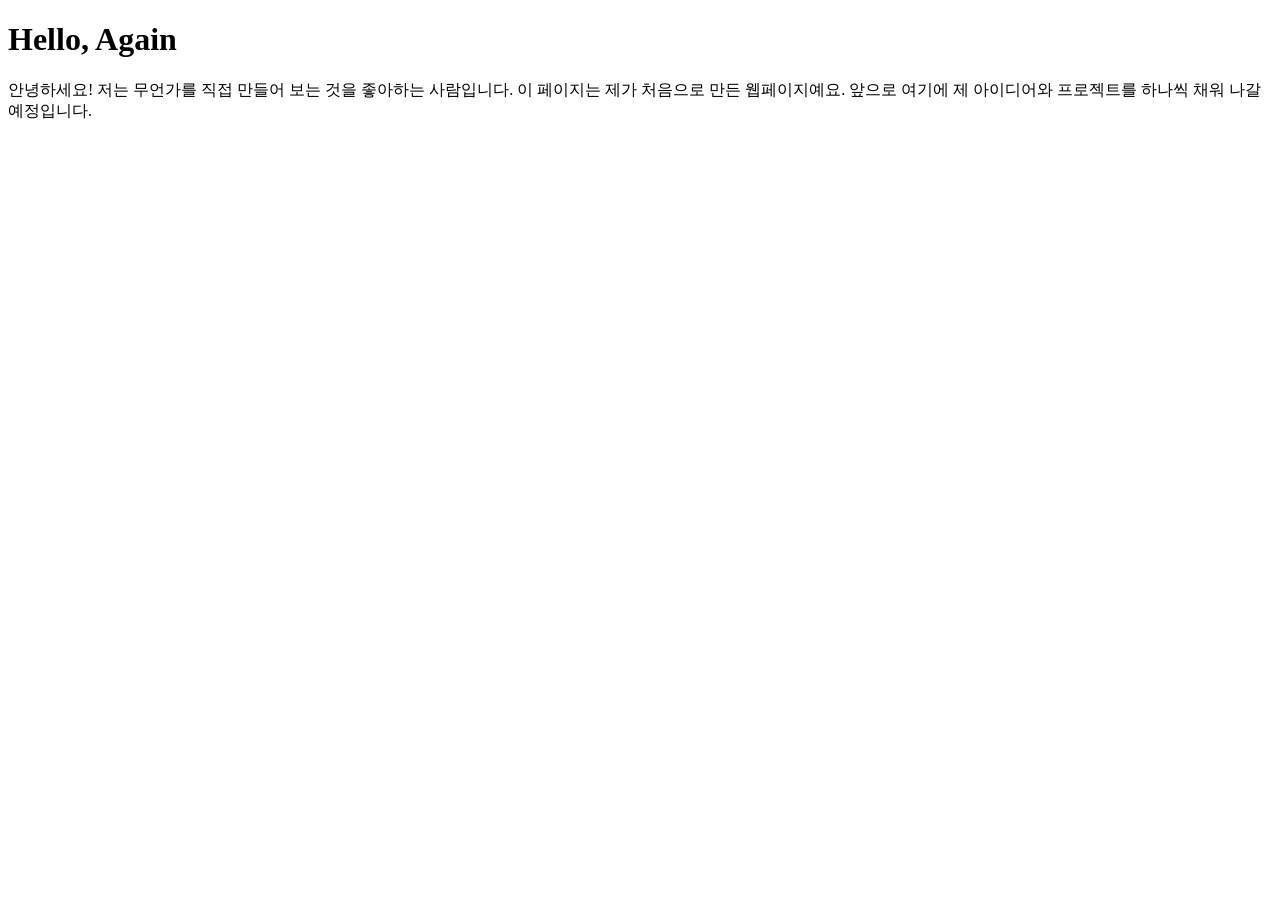
==== index.html @ f592b7ea "feat: initial commit" ====
<!DOCTYPE html>
<html lang="ko">
<head>
  <meta charset="UTF-8">
  <meta name="viewport" content="width=device-width, initial-scale=1.0">
  <title>Hello, Builder</title>
</head>
<body>
  <h1>Hello, Again</h1>
  <p>안녕하세요! 저는 무언가를 직접 만들어 보는 것을 좋아하는 사람입니다. 이 페이지는 제가 처음으로 만든 웹페이지예요. 앞으로 여기에 제 아이디어와 프로젝트를 하나씩 채워 나갈 예정입니다.</p>
</body>
</html>
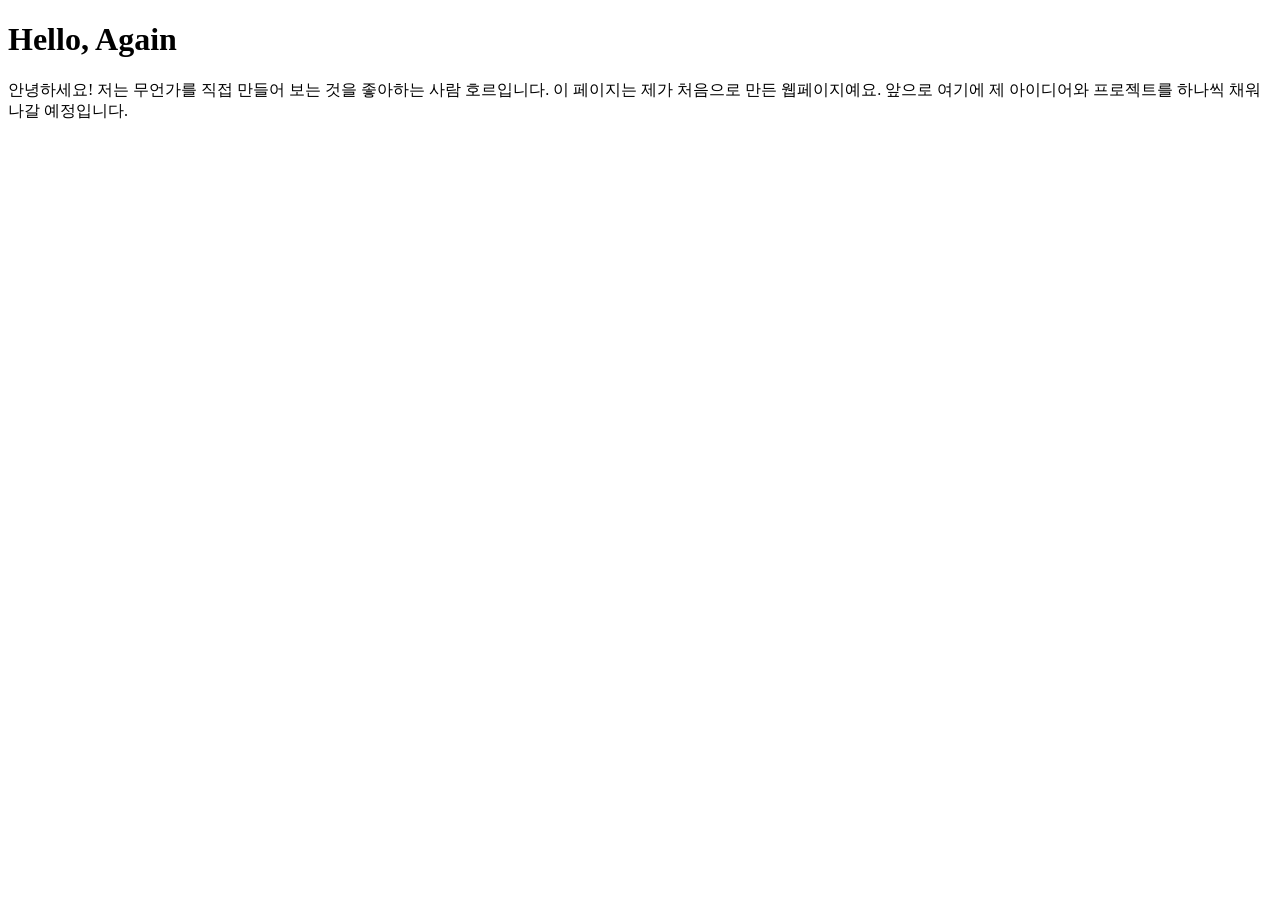
==== commit 683145aa: "사용자 이름 호르를 추가" ====
--- a/index.html
+++ b/index.html
@@ -7,6 +7,6 @@
 </head>
 <body>
   <h1>Hello, Again</h1>
-  <p>안녕하세요! 저는 무언가를 직접 만들어 보는 것을 좋아하는 사람입니다. 이 페이지는 제가 처음으로 만든 웹페이지예요. 앞으로 여기에 제 아이디어와 프로젝트를 하나씩 채워 나갈 예정입니다.</p>
+  <p>안녕하세요! 저는 무언가를 직접 만들어 보는 것을 좋아하는 사람 호르입니다. 이 페이지는 제가 처음으로 만든 웹페이지예요. 앞으로 여기에 제 아이디어와 프로젝트를 하나씩 채워 나갈 예정입니다.</p>
 </body>
 </html>
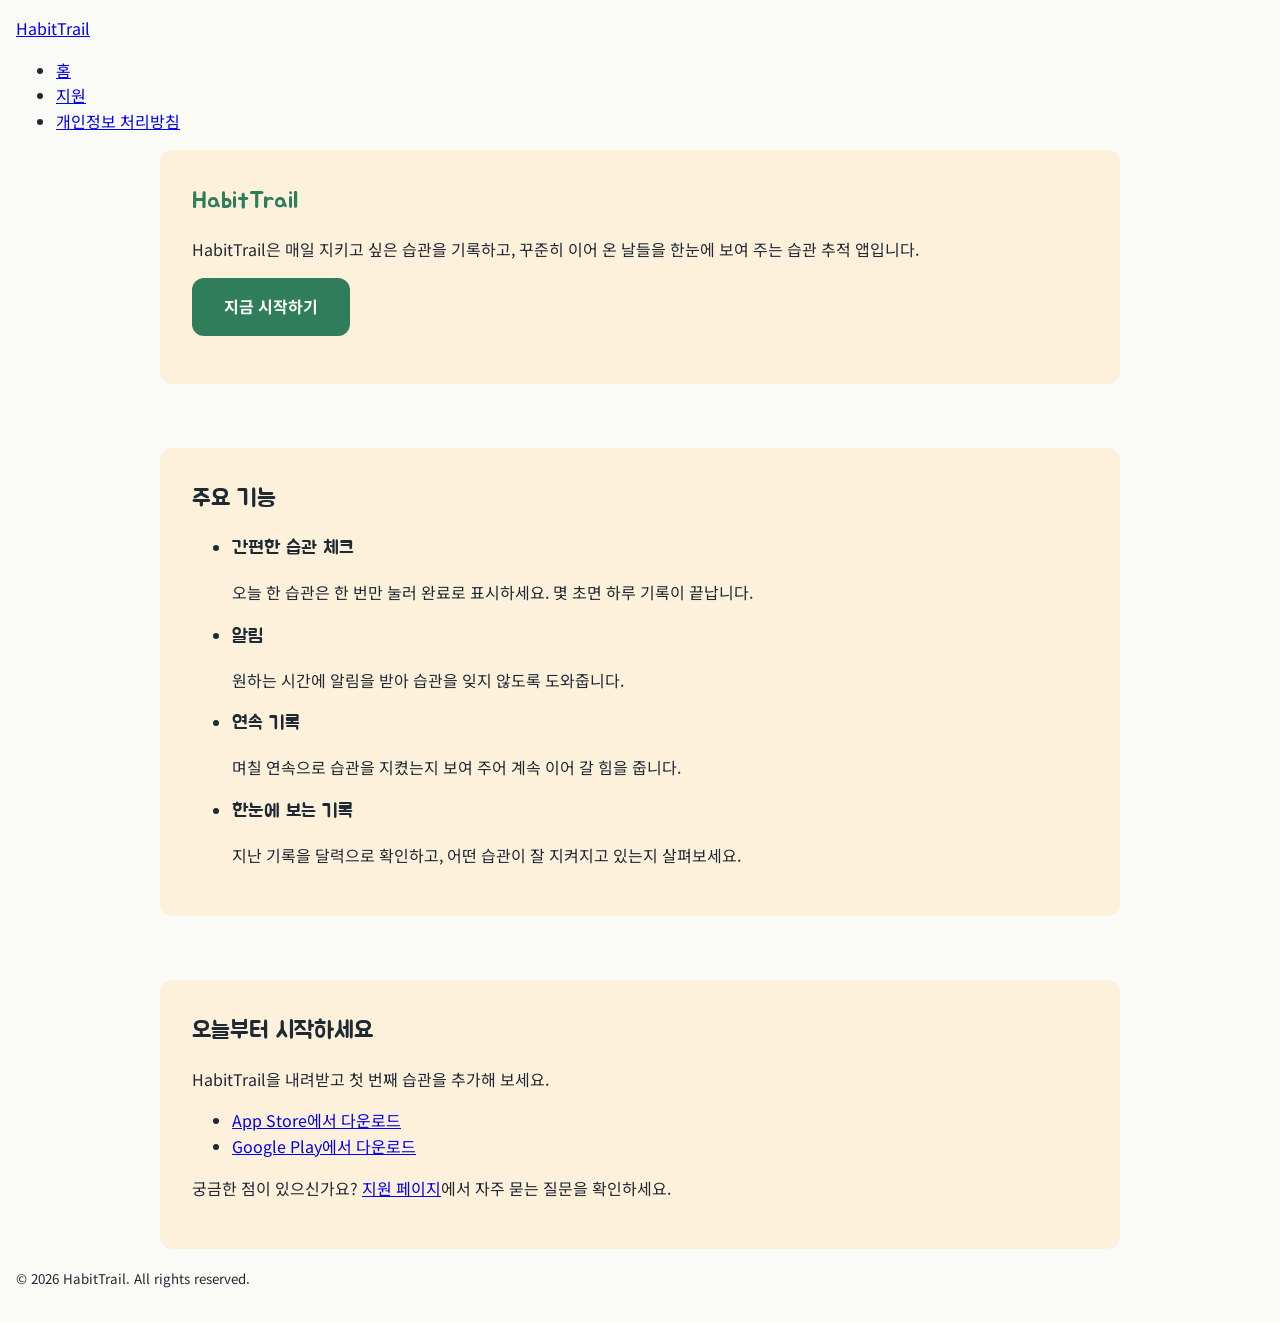
==== commit 09f1b9ec: "feat: HabitTrail 웹사이트 기본 구조와 디자인 시스템 추가 - 홈, 지원, 개인정보 처리방침 3개 페이지 생성 - 홈페이지를 시맨틱 HTML(header, nav, m" ====
--- a/index.html
+++ b/index.html
@@ -3,10 +3,67 @@
 <head>
   <meta charset="UTF-8">
   <meta name="viewport" content="width=device-width, initial-scale=1.0">
-  <title>Hello, Builder</title>
+  <title>HabitTrail</title>
+  <link rel="preconnect" href="https://fonts.googleapis.com">
+  <link rel="preconnect" href="https://fonts.gstatic.com" crossorigin>
+  <link rel="stylesheet" href="https://fonts.googleapis.com/css2?family=Jua&family=Noto+Sans+KR:wght@400;700&display=swap">
+  <link rel="stylesheet" href="css/style.css">
+  <script src="js/main.js" defer></script>
 </head>
 <body>
-  <h1>Hello, Again</h1>
-  <p>안녕하세요! 저는 무언가를 직접 만들어 보는 것을 좋아하는 사람 호르입니다. 이 페이지는 제가 처음으로 만든 웹페이지예요. 앞으로 여기에 제 아이디어와 프로젝트를 하나씩 채워 나갈 예정입니다.</p>
+  <header>
+    <a href="index.html">HabitTrail</a>
+    <nav aria-label="주요 메뉴">
+      <ul>
+        <li><a href="index.html" aria-current="page">홈</a></li>
+        <li><a href="support.html">지원</a></li>
+        <li><a href="privacy.html">개인정보 처리방침</a></li>
+      </ul>
+    </nav>
+  </header>
+
+  <main>
+    <section aria-labelledby="intro-heading">
+      <h1 id="intro-heading">HabitTrail</h1>
+      <p>HabitTrail은 매일 지키고 싶은 습관을 기록하고, 꾸준히 이어 온 날들을 한눈에 보여 주는 습관 추적 앱입니다.</p>
+      <p><a class="button" href="#download">지금 시작하기</a></p>
+    </section>
+
+    <section aria-labelledby="features-heading">
+      <h2 id="features-heading">주요 기능</h2>
+      <ul>
+        <li>
+          <h3>간편한 습관 체크</h3>
+          <p>오늘 한 습관은 한 번만 눌러 완료로 표시하세요. 몇 초면 하루 기록이 끝납니다.</p>
+        </li>
+        <li>
+          <h3>알림</h3>
+          <p>원하는 시간에 알림을 받아 습관을 잊지 않도록 도와줍니다.</p>
+        </li>
+        <li>
+          <h3>연속 기록</h3>
+          <p>며칠 연속으로 습관을 지켰는지 보여 주어 계속 이어 갈 힘을 줍니다.</p>
+        </li>
+        <li>
+          <h3>한눈에 보는 기록</h3>
+          <p>지난 기록을 달력으로 확인하고, 어떤 습관이 잘 지켜지고 있는지 살펴보세요.</p>
+        </li>
+      </ul>
+    </section>
+
+    <section id="download" aria-labelledby="download-heading">
+      <h2 id="download-heading">오늘부터 시작하세요</h2>
+      <p>HabitTrail을 내려받고 첫 번째 습관을 추가해 보세요.</p>
+      <ul>
+        <li><a href="#">App Store에서 다운로드</a></li>
+        <li><a href="#">Google Play에서 다운로드</a></li>
+      </ul>
+      <p>궁금한 점이 있으신가요? <a href="support.html">지원 페이지</a>에서 자주 묻는 질문을 확인하세요.</p>
+    </section>
+  </main>
+
+  <footer>
+    <p><small>&copy; 2026 HabitTrail. All rights reserved.</small></p>
+  </footer>
 </body>
 </html>
--- a/css/style.css
+++ b/css/style.css
@@ -0,0 +1,73 @@
+/* HabitTrail design system */
+:root {
+  --color-primary: #2F7D5B;
+  --color-primary-dark: #256649;
+  --color-secondary: #F2A93B;
+  --color-secondary-light: #FDF1DC;
+  --color-text: #1F2933;
+  --color-background: #FAFAF7;
+  --font-heading: "Jua", sans-serif;
+  --font-body: "Noto Sans KR", sans-serif;
+  --space-s: 8px;
+  --space-m: 16px;
+  --space-l: 32px;
+  --space-xl: 64px;
+  --radius: 12px;
+}
+
+body {
+  margin: 0;
+  padding: var(--space-m);
+  font-family: var(--font-body);
+  line-height: 1.6;
+  color: var(--color-text);
+  background: var(--color-background);
+}
+
+h1,
+h2,
+h3 {
+  font-family: var(--font-heading);
+  font-weight: 400;
+  margin: 0 0 var(--space-s);
+}
+
+h1 {
+  color: var(--color-primary);
+}
+
+main {
+  max-width: 960px;
+  margin: 0 auto;
+}
+
+/* Sections: pale amber panels with the same gap between each one */
+main > section {
+  padding: var(--space-l);
+  border-radius: var(--radius);
+  background: var(--color-secondary-light);
+}
+
+main > section + section {
+  margin-top: var(--space-xl);
+}
+
+/* Call-to-action button */
+.button {
+  display: inline-block;
+  padding: var(--space-m) var(--space-l);
+  border-radius: var(--radius);
+  background: var(--color-primary);
+  color: #fff;
+  font-weight: 700;
+  text-decoration: none;
+}
+
+.button:hover {
+  background: var(--color-primary-dark);
+}
+
+.button:focus-visible {
+  outline: 3px solid var(--color-secondary);
+  outline-offset: 3px;
+}
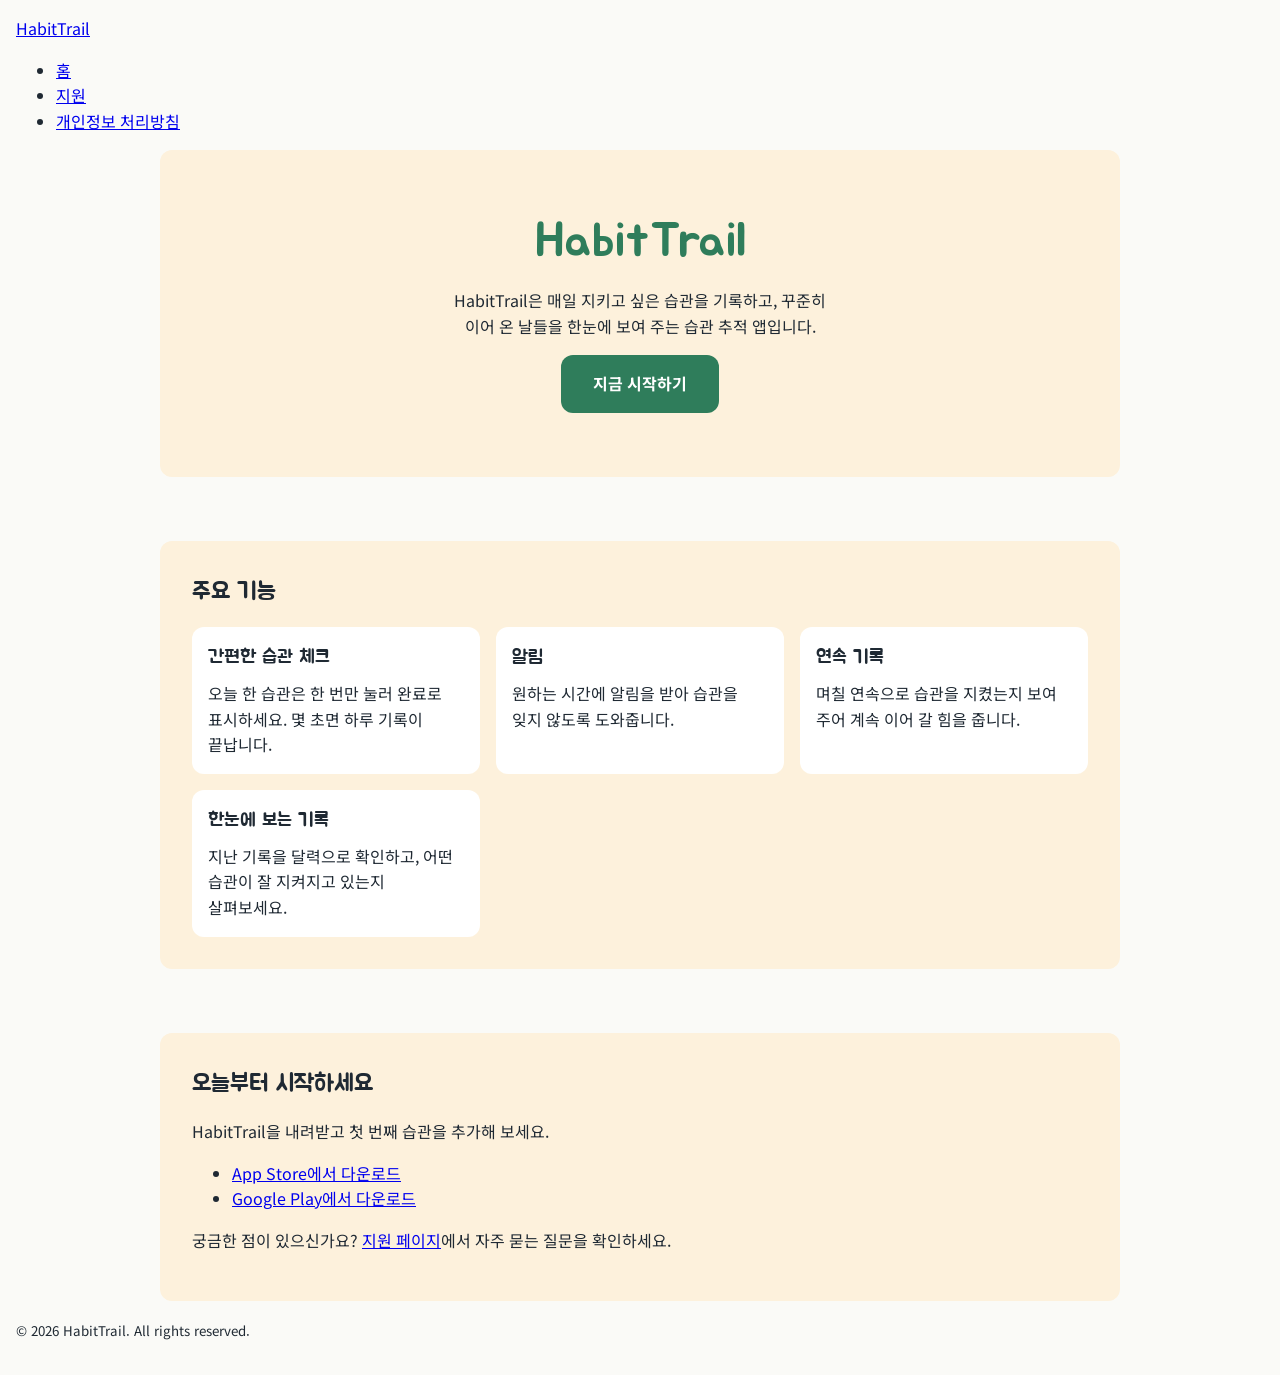
==== commit f40733c9: "feat: 홈페이지 히어로·기능 섹션 반응형 레이아웃 적용 - 히어로 섹션을 Flexbox로 세로 중앙 정렬하고, 제목 크기를 화면 폭에 맞춰 조절 - 기능 소개를 Grid로 구성" ====
--- a/index.html
+++ b/index.html
@@ -23,7 +23,7 @@
   </header>
 
   <main>
-    <section aria-labelledby="intro-heading">
+    <section class="hero" aria-labelledby="intro-heading">
       <h1 id="intro-heading">HabitTrail</h1>
       <p>HabitTrail은 매일 지키고 싶은 습관을 기록하고, 꾸준히 이어 온 날들을 한눈에 보여 주는 습관 추적 앱입니다.</p>
       <p><a class="button" href="#download">지금 시작하기</a></p>
@@ -31,7 +31,7 @@
 
     <section aria-labelledby="features-heading">
       <h2 id="features-heading">주요 기능</h2>
-      <ul>
+      <ul class="features" role="list">
         <li>
           <h3>간편한 습관 체크</h3>
           <p>오늘 한 습관은 한 번만 눌러 완료로 표시하세요. 몇 초면 하루 기록이 끝납니다.</p>
--- a/css/style.css
+++ b/css/style.css
@@ -22,6 +22,9 @@
   line-height: 1.6;
   color: var(--color-text);
   background: var(--color-background);
+  /* Break Korean lines between words, not in the middle of one */
+  word-break: keep-all;
+  overflow-wrap: break-word;
 }
 
 h1,
@@ -41,15 +44,87 @@
   margin: 0 auto;
 }
 
-/* Sections: pale amber panels with the same gap between each one */
+/* Sections: pale amber panels with the same gap between each one.
+   Narrow screens get tighter spacing; wider screens get more room. */
 main > section {
-  padding: var(--space-l);
+  padding: var(--space-m);
   border-radius: var(--radius);
   background: var(--color-secondary-light);
 }
 
 main > section + section {
-  margin-top: var(--space-xl);
+  margin-top: var(--space-l);
+}
+
+/* Hero: title, description, and button stacked and centered */
+.hero {
+  display: flex;
+  flex-direction: column;
+  align-items: center;
+  gap: var(--space-m);
+  text-align: center;
+}
+
+main > .hero {
+  padding-block: var(--space-l);
+}
+
+.hero > * {
+  margin: 0;
+}
+
+.hero h1 {
+  font-size: clamp(2rem, 1.5rem + 2.5vw, 3rem);
+  line-height: 1.2;
+}
+
+.hero p {
+  max-width: 36em;
+  text-wrap: balance;
+}
+
+/* Features: 1 column (narrow), 2 columns (medium), 3 columns (wide) */
+.features {
+  display: grid;
+  grid-template-columns: 1fr;
+  gap: var(--space-m);
+  margin: var(--space-m) 0 0;
+  padding: 0;
+  list-style: none;
+}
+
+@media (min-width: 600px) {
+  main > section {
+    padding: var(--space-l);
+  }
+
+  main > section + section {
+    margin-top: var(--space-xl);
+  }
+
+  main > .hero {
+    padding-block: var(--space-xl);
+  }
+
+  .features {
+    grid-template-columns: repeat(2, 1fr);
+  }
+}
+
+@media (min-width: 900px) {
+  .features {
+    grid-template-columns: repeat(3, 1fr);
+  }
+}
+
+.features li {
+  padding: var(--space-m);
+  border-radius: var(--radius);
+  background: #fff;
+}
+
+.features p {
+  margin: 0;
 }
 
 /* Call-to-action button */
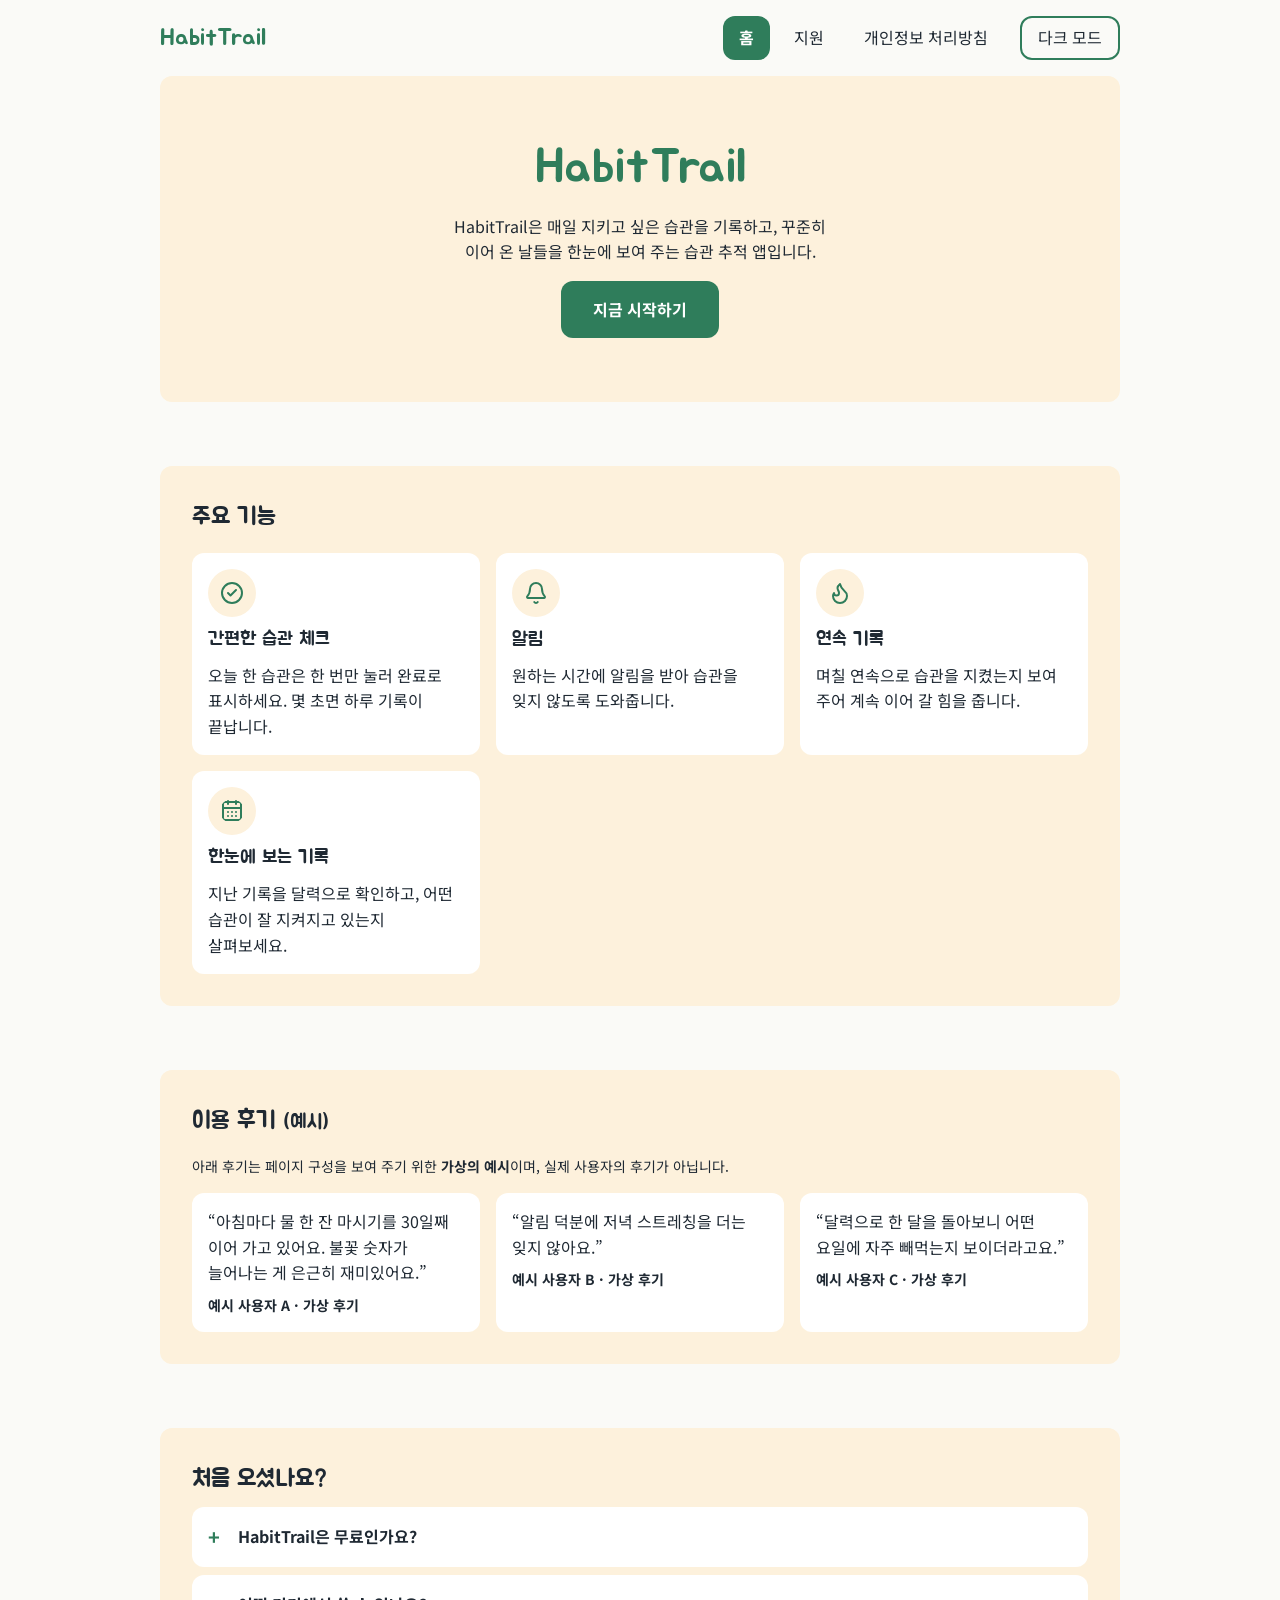
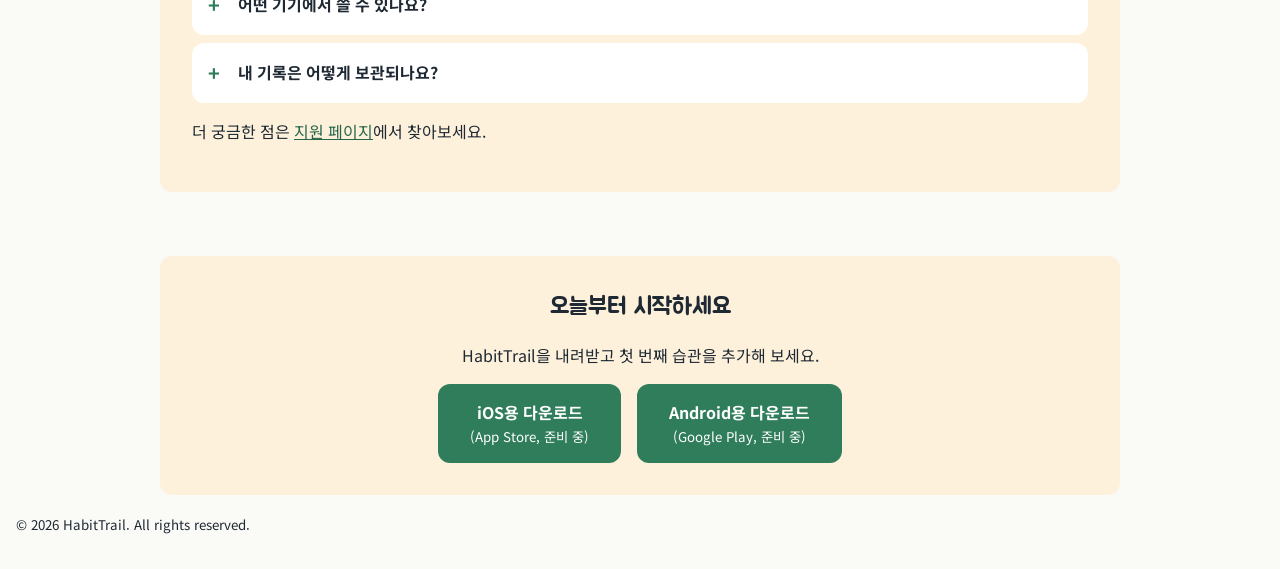
==== commit 48947607: "feat: 전 페이지 내비게이션·테마 토글과 홈 콘텐츠 섹션 추가 - 지원 페이지(FAQ)와 개인정보 처리방침(수집 항목·이유·삭제 방법) 내용 작성 - 세 페이지 헤더를 통일하고" ====
--- a/index.html
+++ b/index.html
@@ -4,6 +4,7 @@
   <meta charset="UTF-8">
   <meta name="viewport" content="width=device-width, initial-scale=1.0">
   <title>HabitTrail</title>
+  <script src="js/theme.js"></script>
   <link rel="preconnect" href="https://fonts.googleapis.com">
   <link rel="preconnect" href="https://fonts.gstatic.com" crossorigin>
   <link rel="stylesheet" href="https://fonts.googleapis.com/css2?family=Jua&family=Noto+Sans+KR:wght@400;700&display=swap">
@@ -11,9 +12,13 @@
   <script src="js/main.js" defer></script>
 </head>
 <body>
-  <header>
-    <a href="index.html">HabitTrail</a>
-    <nav aria-label="주요 메뉴">
+  <header class="site-header">
+    <a class="logo" href="index.html">HabitTrail</a>
+    <div class="header-actions">
+      <button type="button" class="theme-toggle" aria-pressed="false">다크 모드</button>
+      <button type="button" class="menu-toggle" aria-expanded="false" aria-controls="site-menu">메뉴</button>
+    </div>
+    <nav id="site-menu" aria-label="주요 메뉴">
       <ul>
         <li><a href="index.html" aria-current="page">홈</a></li>
         <li><a href="support.html">지원</a></li>
@@ -33,32 +38,88 @@
       <h2 id="features-heading">주요 기능</h2>
       <ul class="features" role="list">
         <li>
+          <img class="feature-icon" src="images/icons/circle-check.svg" alt="" width="24" height="24">
           <h3>간편한 습관 체크</h3>
           <p>오늘 한 습관은 한 번만 눌러 완료로 표시하세요. 몇 초면 하루 기록이 끝납니다.</p>
         </li>
         <li>
+          <img class="feature-icon" src="images/icons/bell.svg" alt="" width="24" height="24">
           <h3>알림</h3>
           <p>원하는 시간에 알림을 받아 습관을 잊지 않도록 도와줍니다.</p>
         </li>
         <li>
+          <img class="feature-icon" src="images/icons/flame.svg" alt="" width="24" height="24">
           <h3>연속 기록</h3>
           <p>며칠 연속으로 습관을 지켰는지 보여 주어 계속 이어 갈 힘을 줍니다.</p>
         </li>
         <li>
+          <img class="feature-icon" src="images/icons/calendar-days.svg" alt="" width="24" height="24">
           <h3>한눈에 보는 기록</h3>
           <p>지난 기록을 달력으로 확인하고, 어떤 습관이 잘 지켜지고 있는지 살펴보세요.</p>
         </li>
       </ul>
     </section>
 
-    <section id="download" aria-labelledby="download-heading">
+    <section aria-labelledby="testimonials-heading">
+      <h2 id="testimonials-heading">이용 후기 <small>(예시)</small></h2>
+      <p class="note">아래 후기는 페이지 구성을 보여 주기 위한 <strong>가상의 예시</strong>이며, 실제 사용자의 후기가 아닙니다.</p>
+      <ul class="testimonials" role="list">
+        <li>
+          <figure>
+            <blockquote>
+              <p>“아침마다 물 한 잔 마시기를 30일째 이어 가고 있어요. 불꽃 숫자가 늘어나는 게 은근히 재미있어요.”</p>
+            </blockquote>
+            <figcaption>예시 사용자 A · 가상 후기</figcaption>
+          </figure>
+        </li>
+        <li>
+          <figure>
+            <blockquote>
+              <p>“알림 덕분에 저녁 스트레칭을 더는 잊지 않아요.”</p>
+            </blockquote>
+            <figcaption>예시 사용자 B · 가상 후기</figcaption>
+          </figure>
+        </li>
+        <li>
+          <figure>
+            <blockquote>
+              <p>“달력으로 한 달을 돌아보니 어떤 요일에 자주 빼먹는지 보이더라고요.”</p>
+            </blockquote>
+            <figcaption>예시 사용자 C · 가상 후기</figcaption>
+          </figure>
+        </li>
+      </ul>
+    </section>
+
+    <section aria-labelledby="faq-heading">
+      <h2 id="faq-heading">처음 오셨나요?</h2>
+
+      <details class="faq-item">
+        <summary>HabitTrail은 무료인가요?</summary>
+        <p>네. 습관 기록, 알림, 연속 기록, 달력 보기 등 기본 기능을 모두 무료로 쓸 수 있습니다.</p>
+      </details>
+
+      <details class="faq-item">
+        <summary>어떤 기기에서 쓸 수 있나요?</summary>
+        <p>iPhone(iOS)과 Android 휴대폰에서 쓸 수 있습니다. 아래 다운로드 버튼에서 내 휴대폰에 맞는 앱을 받으세요.</p>
+      </details>
+
+      <details class="faq-item">
+        <summary>내 기록은 어떻게 보관되나요?</summary>
+        <p>계정에 안전하게 저장되어 휴대폰을 바꿔도 이어서 볼 수 있습니다. 자세한 내용은 <a href="privacy.html">개인정보 처리방침</a>에서 확인하세요.</p>
+      </details>
+
+      <p>더 궁금한 점은 <a href="support.html">지원 페이지</a>에서 찾아보세요.</p>
+    </section>
+
+    <section id="download" class="download" aria-labelledby="download-heading">
       <h2 id="download-heading">오늘부터 시작하세요</h2>
       <p>HabitTrail을 내려받고 첫 번째 습관을 추가해 보세요.</p>
-      <ul>
-        <li><a href="#">App Store에서 다운로드</a></li>
-        <li><a href="#">Google Play에서 다운로드</a></li>
+      <!-- 임시 링크: 실제 스토어 주소가 생기면 href를 바꿔 주세요 -->
+      <ul class="store-links" role="list">
+        <li><a class="button" href="#download">iOS용 다운로드 <small>(App Store, 준비 중)</small></a></li>
+        <li><a class="button" href="#download">Android용 다운로드 <small>(Google Play, 준비 중)</small></a></li>
       </ul>
-      <p>궁금한 점이 있으신가요? <a href="support.html">지원 페이지</a>에서 자주 묻는 질문을 확인하세요.</p>
     </section>
   </main>
 
--- a/css/style.css
+++ b/css/style.css
@@ -1,11 +1,17 @@
 /* HabitTrail design system */
 :root {
+  color-scheme: light;
   --color-primary: #2F7D5B;
   --color-primary-dark: #256649;
   --color-secondary: #F2A93B;
   --color-secondary-light: #FDF1DC;
   --color-text: #1F2933;
   --color-background: #FAFAF7;
+  --color-surface: #FFFFFF;
+  --color-heading: #2F7D5B;
+  --color-link: #256649;
+  --color-focus: #2F7D5B;
+  --color-icon-bg: #FDF1DC;
   --font-heading: "Jua", sans-serif;
   --font-body: "Noto Sans KR", sans-serif;
   --space-s: 8px;
@@ -13,6 +19,32 @@
   --space-l: 32px;
   --space-xl: 64px;
   --radius: 12px;
+}
+
+/* Dark theme: used when the visitor picks it, or when their device is set to
+   dark and they haven't picked light. Every pair here passes WCAG AA contrast. */
+@media (prefers-color-scheme: dark) {
+  :root:not([data-theme="light"]) {
+    color-scheme: dark;
+    --color-text: #E6E8EB;
+    --color-background: #14191F;
+    --color-secondary-light: #262119;
+    --color-surface: #1D232A;
+    --color-heading: #7DD3A8;
+    --color-link: #7DD3A8;
+    --color-focus: #7DD3A8;
+  }
+}
+
+:root[data-theme="dark"] {
+  color-scheme: dark;
+  --color-text: #E6E8EB;
+  --color-background: #14191F;
+  --color-secondary-light: #262119;
+  --color-surface: #1D232A;
+  --color-heading: #7DD3A8;
+  --color-link: #7DD3A8;
+  --color-focus: #7DD3A8;
 }
 
 body {
@@ -27,6 +59,10 @@
   overflow-wrap: break-word;
 }
 
+a {
+  color: var(--color-link);
+}
+
 h1,
 h2,
 h3 {
@@ -36,12 +72,133 @@
 }
 
 h1 {
-  color: var(--color-primary);
+  color: var(--color-heading);
 }
 
 main {
   max-width: 960px;
   margin: 0 auto;
+}
+
+/* Site header. Wide screens: logo, menu, theme button in one row.
+   Narrow screens: logo and buttons on top, menu opens below via the menu button. */
+.site-header {
+  display: flex;
+  flex-wrap: wrap;
+  align-items: center;
+  gap: var(--space-s) var(--space-m);
+  max-width: 960px;
+  margin: 0 auto var(--space-m);
+}
+
+.logo {
+  margin-right: auto;
+  font-family: var(--font-heading);
+  font-size: 1.5rem;
+  color: var(--color-heading);
+  text-decoration: none;
+}
+
+.header-actions {
+  display: flex;
+  gap: var(--space-s);
+}
+
+.header-actions button {
+  min-height: 44px;
+  padding: 0 var(--space-m);
+  border: 2px solid var(--color-heading);
+  border-radius: var(--radius);
+  background: transparent;
+  color: var(--color-text);
+  font: inherit;
+  cursor: pointer;
+}
+
+.header-actions button[aria-pressed="true"],
+.header-actions button[aria-expanded="true"] {
+  background: var(--color-heading);
+  color: var(--color-background);
+  font-weight: 700;
+}
+
+/* The buttons need JavaScript, so they only appear once js/theme.js has run.
+   Without it, the menu simply stays open. */
+.theme-toggle,
+.menu-toggle {
+  display: none;
+}
+
+.js .theme-toggle {
+  display: inline-flex;
+  align-items: center;
+}
+
+nav {
+  flex-basis: 100%;
+}
+
+nav ul {
+  display: flex;
+  flex-direction: column;
+  gap: var(--space-s);
+  margin: 0;
+  padding: 0;
+  list-style: none;
+}
+
+@media (max-width: 599px) {
+  .js .menu-toggle {
+    display: inline-flex;
+    align-items: center;
+  }
+
+  .js .site-header:not(.menu-open) nav {
+    display: none;
+  }
+}
+
+@media (min-width: 600px) {
+  nav {
+    flex-basis: auto;
+  }
+
+  nav ul {
+    flex-direction: row;
+    flex-wrap: wrap;
+  }
+
+  .header-actions {
+    order: 1;
+  }
+}
+
+nav a {
+  display: flex;
+  align-items: center;
+  min-height: 44px;
+  padding: 0 var(--space-m);
+  border-radius: var(--radius);
+  color: var(--color-text);
+  text-decoration: none;
+}
+
+nav a:hover {
+  background: var(--color-secondary-light);
+}
+
+/* Active state: the page the visitor is on */
+nav a[aria-current="page"] {
+  background: var(--color-primary);
+  color: #fff;
+  font-weight: 700;
+}
+
+a:focus-visible,
+button:focus-visible,
+summary:focus-visible {
+  outline: 3px solid var(--color-focus);
+  outline-offset: 2px;
 }
 
 /* Sections: pale amber panels with the same gap between each one.
@@ -83,8 +240,9 @@
   text-wrap: balance;
 }
 
-/* Features: 1 column (narrow), 2 columns (medium), 3 columns (wide) */
-.features {
+/* Card grids (features, testimonials): 1 column (narrow), 2 (medium), 3 (wide) */
+.features,
+.testimonials {
   display: grid;
   grid-template-columns: 1fr;
   gap: var(--space-m);
@@ -106,25 +264,88 @@
     padding-block: var(--space-xl);
   }
 
-  .features {
+  .features,
+  .testimonials {
     grid-template-columns: repeat(2, 1fr);
   }
 }
 
 @media (min-width: 900px) {
-  .features {
+  .features,
+  .testimonials {
     grid-template-columns: repeat(3, 1fr);
   }
 }
 
-.features li {
+.features li,
+.testimonials li {
   padding: var(--space-m);
   border-radius: var(--radius);
-  background: #fff;
+  background: var(--color-surface);
 }
 
 .features p {
   margin: 0;
+}
+
+/* Images scale down to fit their container on any screen */
+img {
+  max-width: 100%;
+  height: auto;
+}
+
+/* Feature icons (Lucide, ISC license: see images/icons/LICENSE.txt).
+   Sized in rem so they grow with the visitor's text size setting. */
+.feature-icon {
+  display: block;
+  box-sizing: content-box;
+  width: 1.5rem;
+  height: 1.5rem;
+  padding: 0.75rem;
+  margin-bottom: var(--space-s);
+  border-radius: 50%;
+  /* Stays light in dark mode so the green icon strokes remain visible */
+  background: var(--color-icon-bg);
+}
+
+/* Small print, e.g. the "these are examples" notice */
+.note {
+  font-size: 0.875rem;
+}
+
+/* Testimonials */
+.testimonials figure,
+.testimonials blockquote {
+  margin: 0;
+}
+
+.testimonials blockquote p {
+  margin: 0 0 var(--space-s);
+}
+
+.testimonials figcaption {
+  font-size: 0.875rem;
+  font-weight: 700;
+}
+
+/* Download panel: centered text with the two store buttons side by side */
+.download {
+  text-align: center;
+}
+
+.store-links {
+  display: flex;
+  flex-wrap: wrap;
+  justify-content: center;
+  gap: var(--space-m);
+  margin: var(--space-m) 0 0;
+  padding: 0;
+  list-style: none;
+}
+
+.store-links small {
+  display: block;
+  font-weight: 400;
 }
 
 /* Call-to-action button */
@@ -142,7 +363,45 @@
   background: var(--color-primary-dark);
 }
 
-.button:focus-visible {
-  outline: 3px solid var(--color-secondary);
-  outline-offset: 3px;
-}
+/* FAQ: each question opens and closes its answer (closed by default) */
+.faq-item {
+  margin-top: var(--space-s);
+  border-radius: var(--radius);
+  background: var(--color-surface);
+}
+
+.faq-item summary {
+  display: flex;
+  align-items: center;
+  min-height: 44px;
+  padding: var(--space-s) var(--space-m);
+  border-radius: var(--radius);
+  font-weight: 700;
+  list-style: none;
+  cursor: pointer;
+}
+
+.faq-item summary::before {
+  content: "+";
+  flex: none;
+  width: 1.5em;
+  color: var(--color-heading);
+  font-size: 1.25rem;
+}
+
+.faq-item[open] summary::before {
+  content: "−";
+}
+
+.faq-item summary::-webkit-details-marker {
+  display: none;
+}
+
+.faq-item p {
+  margin: 0;
+  padding: 0 var(--space-m) var(--space-m) calc(var(--space-m) + 1.875rem);
+}
+
+.faq-item + p {
+  margin-top: var(--space-m);
+}
